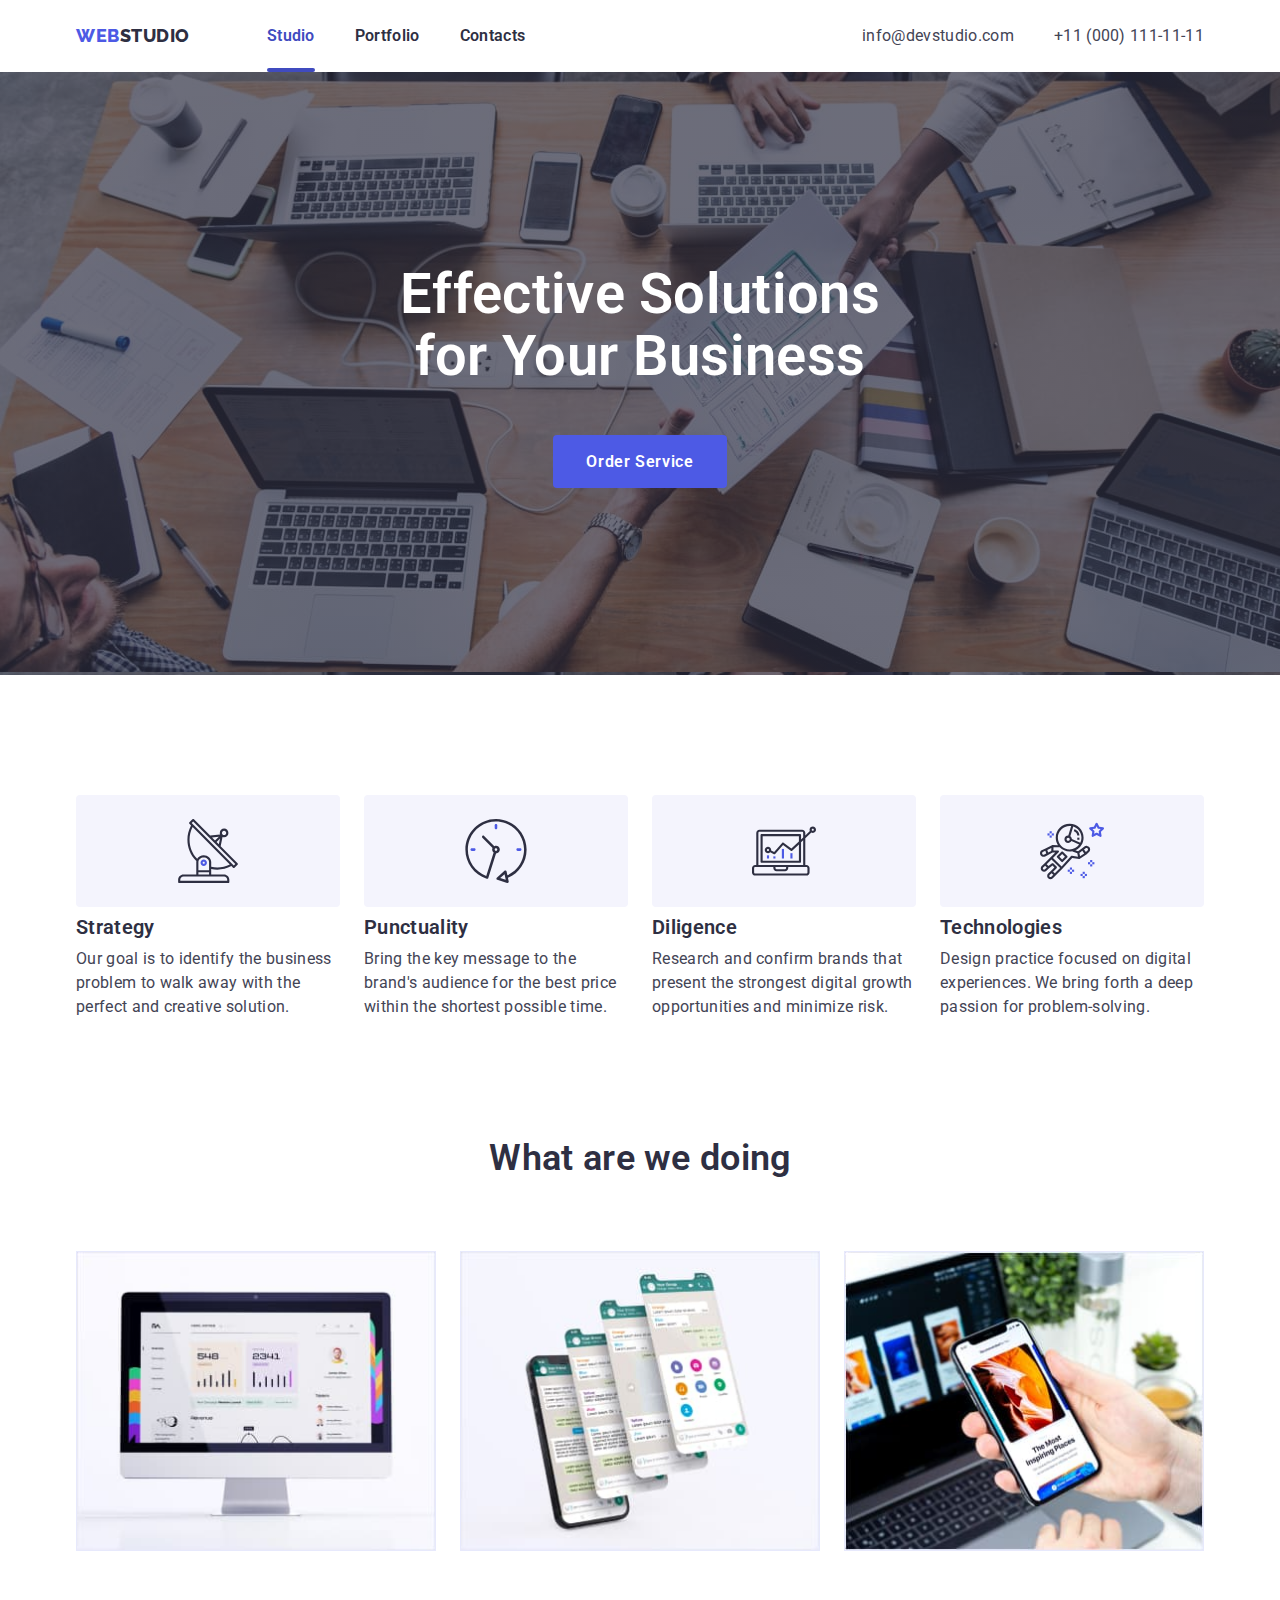
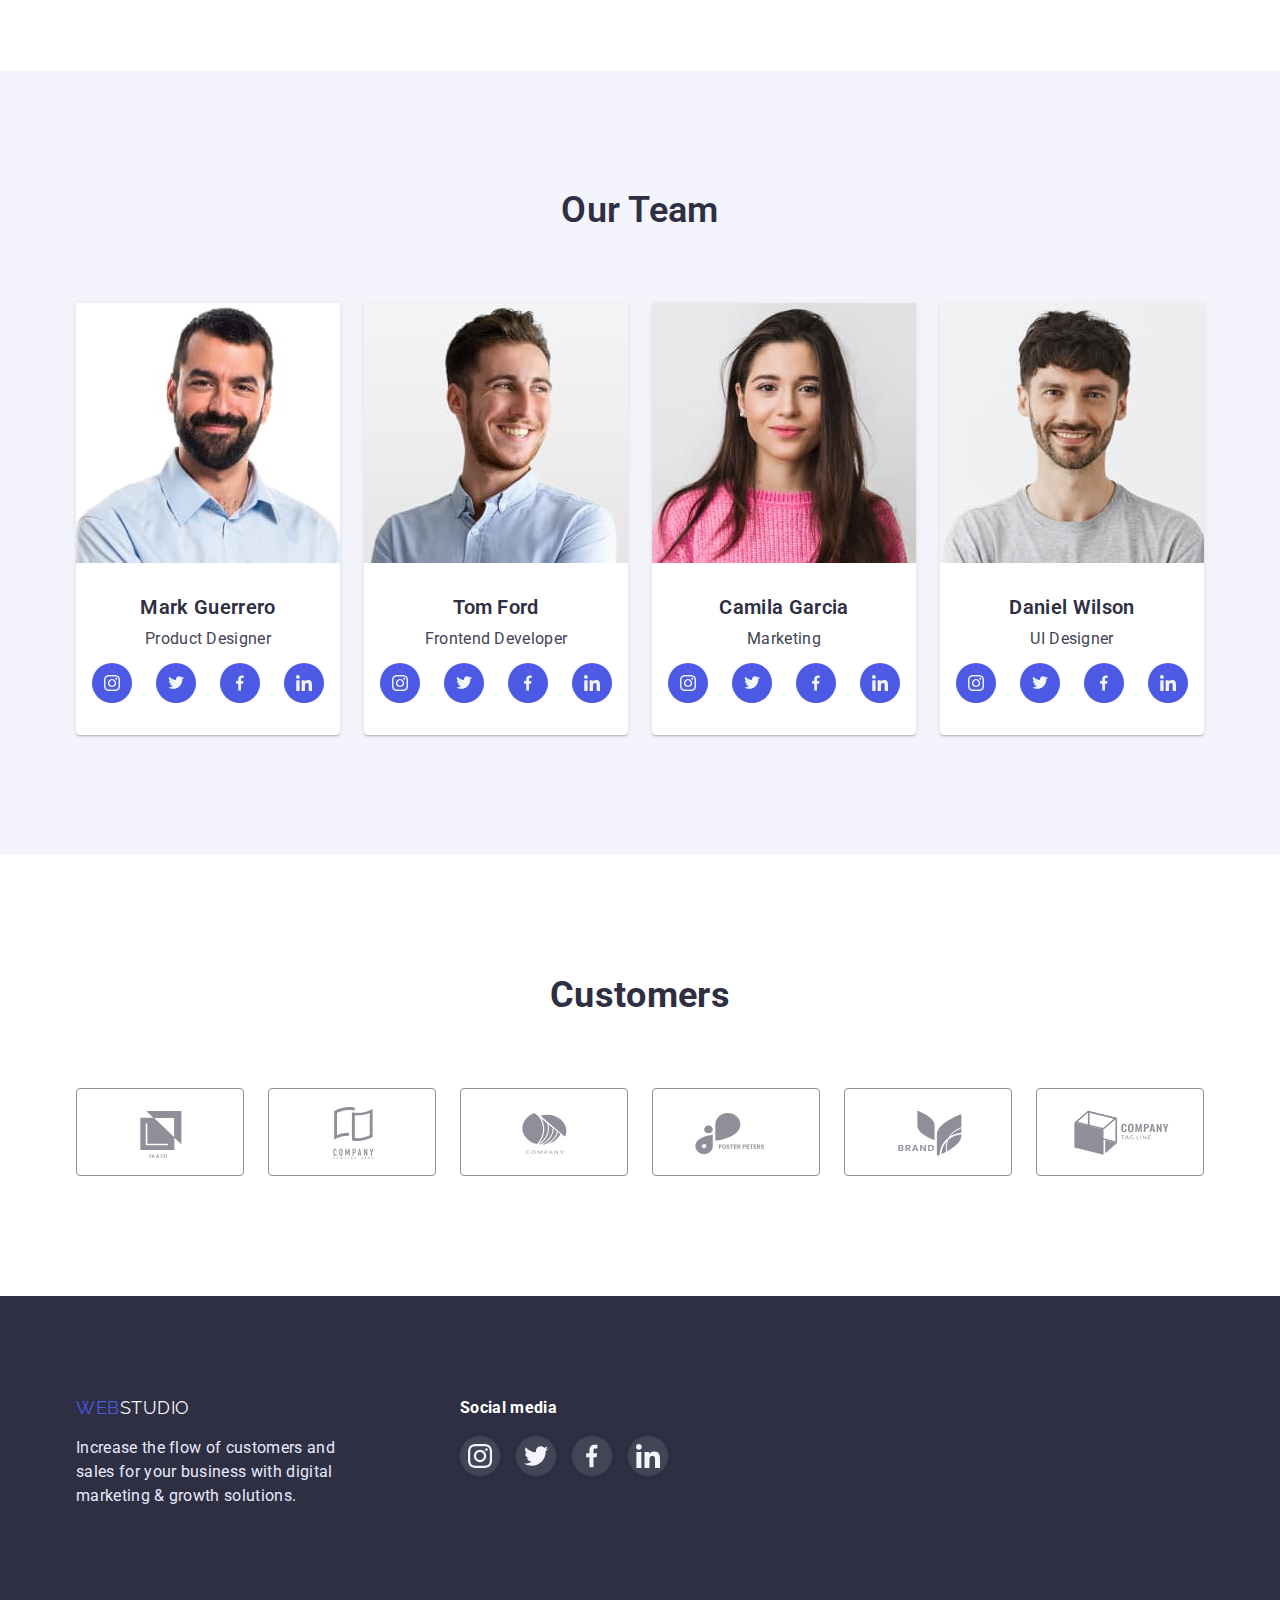
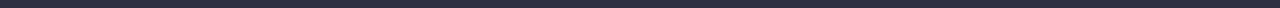
==== index.html @ 748292f7 "0% work HW" ====
<!DOCTYPE html>
<html lang="en">
<head>
    <meta charset="UTF-8">
    <meta http-equiv="X-UA-Compatible" content="IE=edge">
    <meta name="viewport" content="width=device-width, initial-scale=1.0">
    <title>Document</title>
    <link rel="preconnect" href="https://fonts.googleapis.com">
    <link rel="preconnect" href="https://fonts.gstatic.com" crossorigin>
    <link href="https://fonts.googleapis.com/css2?family=Raleway:wght@800&family=Roboto:wght@400;700&display=swap" rel="stylesheet">
    <link rel="stylesheet" href="https://cdnjs.cloudflare.com/ajax/libs/modern-normalize/1.1.0/modern-normalize.min.css">
    <link rel="stylesheet" href="./css/styles.css">
</head>
<body>
    <!-- Header page -->
    <header class="page-header">
        <div class="container flex">
            <nav class="heder-nav flex">
                <a href="./index.html" class="logo"><span class="logo-accent">Web</span>Studio</a>
                <ul class="page-nav list flex">
                    <li class="page-item"><a href="./index.html" class="page-link line">Studio</a></li>
                    <li class="page-item"><a href="./portfolio.html" class="page-link">Portfolio</a></li>
                    <li class="page-item"><a href="" class="page-link">Contacts</a></li>
                </ul>
            </nav>
            <ul class="contact list flex">
                <li class="contact-item"><a href="mailto:info@devstudio.com">info@devstudio.com</a></li>
                <li class="contact-item"><a href="tel:+11(000)111-11-11">+11 (000) 111-11-11</a></li>
            </ul>
        </div>
    </header>
    <main>
        <!-- Hero section -->
        <section class="hero">
            <div class="hero-box">
                <h1 class="hero-title">Effective Solutions for Your Business</h1>
            </div>
            <button type="button" class="hero-btn" data-modal-open>Order Service</button>
        </section>
        <!-- Information -->
        <section class="section">
            <div class="container">
                <!-- Hidden title -->
                <h2 class="hidden">information</h2>
                <ul class="list flex">
                    <li class="info-item">
                        <div class="info-logo-box">
                            <svg width="64" height="64" class="social-logo">
                                <use href="./images/symbol-defs.svg#icon-antena"></use>
                            </svg>
                        </div>
                        <h3 class="section-title">Strategy</h3>
                        <p class="text">Our goal is to identify the business problem to walk away with the perfect and creative
                            solution.
                        </p>
                    </li>
                    <li class="info-item">
                        <div class="info-logo-box">
                            <svg width="64" height="64" class="social-logo">
                                <use href="./images/symbol-defs.svg#icon-clock"></use>
                            </svg>
                        </div>
                        <h3 class="section-title">Punctuality</h3>
                        <p class="text">Bring the key message to the brand's audience for the best price within the shortest possible
                            time.
                        </p>
                    </li>
                    <li class="info-item">
                        <div class="info-logo-box">
                            <svg width="64" height="64" class="social-logo">
                                <use href="./images/symbol-defs.svg#icon-diagram"></use>
                            </svg>
                        </div>
                        <h3 class="section-title">Diligence</h3>
                        <p class="text">Research and confirm brands that present the strongest digital growth opportunities and minimize
                            risk.
                        </p>
                    </li>
                    <li class="info-item">
                        <div class="info-logo-box">
                            <svg width="64" height="64" class="social-logo">
                                <use href="./images/symbol-defs.svg#icon-astronaut"></use>
                            </svg>
                        </div>
                        <h3 class="section-title">Technologies</h3>
                        <p class="text">Design practice focused on digital experiences. We bring forth a deep passion for
                            problem-solving.
                        </p>
                    </li>
                </ul>
            </div>
        </section>
        <!--Work section-->
        <section class="work-section">
            <div class="container">
                <h2 class="main-section-title">What are we doing</h2>
                <ul class="list flex">
                    <li class="work-item"><img src="./images/img.jpg" alt="Monitor iMac" width="360" height="300"></li>
                    <li class="work-item"><img src="./images/img-1.jpg" alt="Smartphone with screens" width="360" height="300"></li>
                    <li class="work-item"><img src="./images/img-2.jpg" alt="Phone in hand" width="360" height="300"></li>
                </ul>
            </div>
        </section>
        <!-- Team section -->
        <section class="team section">
            <div class="container">
                <h2 class="main-section-title">Our Team</h2>
                <ul class="list flex">
                    <li class="team-item">
                        <img src="./images/img-3.jpg" alt="Mark Guerrero" width="264" height="260">
                        <div class="team-box">
                            <h3 class="section-title">Mark Guerrero</h3>
                            <p class="text-team">Product Designer</p>
                            <ul class="social-list">
                                <li class="social-item">
                                    <a href="" class="social-link">
                                        <svg width="16" height="16" class="social-logo">
                                            <use  href="./images/symbol-defs.svg#icon-instagram"></use>
                                        </svg>
                                    </a>
                                </li>
                                <li class="social-item">
                                    <a href="" class="social-link">
                                        <svg width="16" height="13" class="social-logo">
                                            <use href="./images/symbol-defs.svg#icon-twiter"></use>
                                        </svg>
                                    </a>
                                </li>
                                <li class="social-item">
                                    <a href="" class="social-link">
                                        <svg width="8" height="16" class="social-logo">
                                            <use href="./images/symbol-defs.svg#icon-facebook"></use>
                                        </svg>
                                    </a>
                                </li>
                                <li class="social-item">
                                    <a href="" class="social-link">
                                        <svg width="16" height="16" class="social-logo">
                                            <use href="./images/symbol-defs.svg#icon-linkedin"></use>
                                        </svg>
                                    </a>
                                </li>
                            </ul>
                        </div>
                    </li>
                    <li class="team-item">
                        <img src="./images/img-4.jpg" alt="Tom Ford" width="264" height="260">
                        <div class="team-box">
                            <h3 class="section-title">Tom Ford</h3>
                            <p class="text-team">Frontend Developer</p>
                            <ul class="social-list">
                                <li class="social-item">
                                    <a href="" class="social-link">
                                        <svg width="16" height="16" class="social-logo">
                                            <use  href="./images/symbol-defs.svg#icon-instagram"></use>
                                        </svg>
                                    </a>
                                </li>
                                <li class="social-item">
                                    <a href="" class="social-link">
                                        <svg width="16" height="13" class="social-logo">
                                            <use href="./images/symbol-defs.svg#icon-twiter"></use>
                                        </svg>
                                    </a>
                                </li>
                                <li class="social-item">
                                    <a href="" class="social-link">
                                        <svg width="8" height="16" class="social-logo">
                                            <use href="./images/symbol-defs.svg#icon-facebook"></use>
                                        </svg>
                                    </a>
                                </li>
                                <li class="social-item">
                                    <a href="" class="social-link">
                                        <svg width="16" height="16" class="social-logo">
                                            <use href="./images/symbol-defs.svg#icon-linkedin"></use>
                                        </svg>
                                    </a>
                                </li>
                            </ul>
                        </div>
                    </li>
                    <li class="team-item">
                        <img src="./images/img-5.jpg" alt="Camila Garcia" width="264" height="260">
                        <div class="team-box">
                            <h3 class="section-title">Camila Garcia</h3>
                            <p class="text-team">Marketing</p>
                            <ul class="social-list">
                                <li class="social-item">
                                    <a href="" class="social-link">
                                        <svg width="16" height="16" class="social-logo">
                                            <use  href="./images/symbol-defs.svg#icon-instagram"></use>
                                        </svg>
                                    </a>
                                </li>
                                <li class="social-item">
                                    <a href="" class="social-link">
                                        <svg width="16" height="13" class="social-logo">
                                            <use href="./images/symbol-defs.svg#icon-twiter"></use>
                                        </svg>
                                    </a>
                                </li>
                                <li class="social-item">
                                    <a href="" class="social-link">
                                        <svg width="8" height="16" class="social-logo">
                                            <use href="./images/symbol-defs.svg#icon-facebook"></use>
                                        </svg>
                                    </a>
                                </li>
                                <li class="social-item">
                                    <a href="" class="social-link">
                                        <svg width="16" height="16" class="social-logo">
                                            <use href="./images/symbol-defs.svg#icon-linkedin"></use>
                                        </svg>
                                    </a>
                                </li>
                            </ul>
                        </div>
                    </li>
                    <li class="team-item">
                        <img src="./images/img-6.jpg" alt="Daniel Wilson" width="264" height="260">
                        <div class="team-box">
                            <h3 class="section-title">Daniel Wilson</h3>
                            <p class="text-team">UI Designer</p>
                            <ul class="social-list">
                                <li class="social-item">
                                    <a href="" class="social-link">
                                        <svg width="16" height="16" class="social-logo">
                                            <use  href="./images/symbol-defs.svg#icon-instagram"></use>
                                        </svg>
                                    </a>
                                </li>
                                <li class="social-item">
                                    <a href="" class="social-link">
                                        <svg width="16" height="13" class="social-logo">
                                            <use href="./images/symbol-defs.svg#icon-twiter"></use>
                                        </svg>
                                    </a>
                                </li>
                                <li class="social-item">
                                    <a href="" class="social-link">
                                        <svg width="8" height="16" class="social-logo">
                                            <use href="./images/symbol-defs.svg#icon-facebook"></use>
                                        </svg>
                                    </a>
                                </li>
                                <li class="social-item">
                                    <a href="" class="social-link">
                                        <svg width="16" height="16" class="social-logo">
                                            <use href="./images/symbol-defs.svg#icon-linkedin"></use>
                                        </svg>
                                    </a>
                                </li>
                            </ul>
                        </div>
                    </li>
                </ul>
            </div>
        </section>
        <!-- Custumers -->
        <section class="section container">
            <h2 class="custumers-title">Customers</h2>
            <ul class="custumer-list">
                <li class="custumer-item">
                    <a href="" class="customer-link">
                        <svg width="104" height="56" class="custumer-logo">
                            <use href="./images/symbol-defs.svg#icon-Logo-6"></use>
                        </svg>
                    </a>
                </li>
                <li class="custumer-item">
                    <a href="" class="customer-link">
                        <svg width="104" height="56" class="custumer-logo">
                            <use href="./images/symbol-defs.svg#icon-Logo-1"></use>
                        </svg>
                    </a>
                </li>
                <li class="custumer-item">
                    <a href="" class="customer-link">
                        <svg width="104" height="56" class="custumer-logo">
                            <use href="./images/symbol-defs.svg#icon-Logo-2"></use>
                        </svg>
                    </a>
                </li>
                <li class="custumer-item">
                    <a href="" class="customer-link">
                        <svg width="104" height="56" class="custumer-logo">
                            <use href="./images/symbol-defs.svg#icon-Logo-3"></use>
                        </svg>
                    </a>
                </li>
                <li class="custumer-item">
                    <a href="" class="customer-link">
                        <svg width="104" height="56" class="custumer-logo">
                            <use href="./images/symbol-defs.svg#icon-Logo-4"></use>
                        </svg>
                    </a>
                </li>
                <li class="custumer-item">
                    <a href="" class="customer-link">
                        <svg width="104" height="56" class="custumer-logo">
                            <use href="./images/symbol-defs.svg#icon-Logo-5"></use>
                        </svg>
                    </a>
                </li>
            </ul>
        </section>
    </main>
    <footer class="footer">
        <div class="flex container">
            <div>
                <!-- Footer -->
                <a href="./index.html" class="logo-footer"><span class="logo-accent">Web</span>Studio</a>
                <div class="text-conteiner">
                    <p class="footer-text text">Increase the flow of customers and sales for your business with digital marketing &
                        growth
                        solutions.
                    </p>
                </div>
            </div>
            <div class="footer-social">
                <h3 class="social-media">Social media</h3>
                <ul class="social-list-footer">
                    <li class="social-item-footer">
                        <a href="" class="social-link-footer">
                            <svg width="24" height="24" class="social-logo">
                                <use href="./images/symbol-defs.svg#icon-instagram"></use>
                            </svg>
                        </a>
                    </li>
                    <li class="social-item-footer">
                        <a href="" class="social-link-footer">
                            <svg width="24" height="20" class="social-logo">
                                <use href="./images/symbol-defs.svg#icon-twiter"></use>
                            </svg>
                        </a>
                    </li>
                    <li class="social-item-footer">
                        <a href="" class="social-link-footer">
                            <svg width="12" height="24" class="social-logo">
                                <use href="./images/symbol-defs.svg#icon-facebook"></use>
                            </svg>
                        </a>
                    </li>
                    <li class="social-item-footer">
                        <a href="" class="social-link-footer">
                            <svg width="24" height="24" class="social-logo">
                                <use href="./images/symbol-defs.svg#icon-linkedin"></use>
                            </svg>
                        </a>
                    </li>
                </ul>
            </div>
        </div>
    </footer>
    <div class="backdrop is-hidden" data-modal>
        <div class="modal">
            <button type="button" class="modal-close-btn" data-modal-close>
                <svg class="close-modal-btn" width="8" height="8">
                    <use href="./images/symbol-defs.svg#close-modal"></use>
                </svg>
            </button>
        </div>
    </div>
    <script src="./js/modal.js"></script>
</body>
</html>
---- css/styles.css ----
:root {
    --primary-text-color: #434455;
    --title-text-color: #2E2F42;
    --accent-color-btn: #39408a;
    --accent-color: #4D5AE5;
    --white-accent-color: #FFFFFF;
    --logo-footer-white: #F4F4FD;
    --footer-text: #E7E9FC;
    --customer-logo: #8E8F99;
    --accent-footer-link: #31D0AA;
    --modal-window:#FCFCFC;
    --ocean-blue-accent:#404BBF;
    --transform: 250ms cubic-bezier(0.4, 0, 0.2, 1);
}

body {
    background-color: var(--white-accent-color);
    color: var(--primary-text-color);

    font-family: 'Roboto', sans-serif;
    letter-spacing: 0.02em;
}

/*============ UTILITA ======= */

img {
    display: block;
    max-width: 100%;
    height: auto;
}

.flex {
 display: flex;
}

.list {
    list-style: none;
    margin: 0;
    padding: 0;
}

.hidden {
    position: absolute;
    white-space: nowrap;
    width: 1px;
    height: 1px;
    overflow: hidden;
    border: 0;
    padding: 0;
    clip: rect(0 0 0 0);
    clip-path: inset(50%);
    margin: -1px;
} 

.container {
    margin-left: auto;
    margin-right: auto;
    width: 1158px;
    padding-left: 15px;
    padding-right: 15px;
}

.section {
    padding-top: 120px;
    padding-bottom: 120px;
}

/*============ UTILITA ======= */

/*============= LOGO ============ */

.logo {
color: var(--title-text-color);

font-family: 'Raleway', sans-serif;
text-transform: uppercase;
text-decoration: none;
letter-spacing: 0.03em;
font-weight: 800;
font-size: 18px;
line-height: 1.3;
}

.logo-accent {
    color: var(--accent-color);
}

/*============= LOGO ============ */

/*============= HEADER =========== */

.heder-nav {
    align-items: center;
}

.page-header a {
    text-decoration: none;
}

.page-header {
    box-shadow: 0px 2px 1px rgba(46, 47, 66, 0.08), 0px 1px 1px rgba(46, 47, 66, 0.16), 0px 1px 6px rgba(46, 47, 66, 0.08);
}


.page-nav {
    margin-left: 77px;
}


.page-link {
    color: var(--title-text-color);
    font-weight: 600;
    font-size: 16px;
    line-height: 1.5;
    transition: color var(--transform);
}

.page-link:hover,
.page-link:focus {
    color: var(--ocean-blue-accent);
}

.contact {
    margin-left: auto;
}

.contact a {
    color: var(--primary-text-color);
    font-weight: 400;
    font-size: 16px;
    line-height: 1.5;
    transition: color var(--transform);
}

.contact a:hover,
.contact a:focus {
    color: var(--ocean-blue-accent);
}

.page-item {
    margin-left: 40px;
}

.page-item a {
    display: block;
    padding-top: 24px;
    padding-bottom: 24px;
}

.page-item:first-child {
    margin-left: 0;
}

.contact-item {
    margin-left: 40px;
}

.contact-item:first-child {
    margin-left: 0;
}

.contact-item a {
    display: block;
    padding-top: 24px;
    padding-bottom: 24px;
}

.page-link.line {
    color: var(--ocean-blue-accent);
    position: relative;
}


.page-link.line::after {
    content: '';
    display: block;
    height: 4px;
    width: 100%;
    background-color: var(--ocean-blue-accent);
    border-radius: 4px;
    position: absolute;
    bottom: 0;
    left: 0;
}

/*============= HEADER =========== */

/* ============= MAIN ========== */

.section-title {
    color: var(--title-text-color);
    margin-top: 0;
    margin-bottom: 8px;

    font-weight: 600;
    font-size: 20px;
    line-height: 1.2;
}

.main-section-title {
    color: var(--title-text-color);
    margin-top: 0;
    margin-bottom: 72px;

    font-weight: 600;
    font-size: 36px;
    line-height: 1.1;
    text-align: center;
}

.text {
    color: var(--primary-text-color);
    margin: 0;

    font-size: 16px;
    line-height: 1.5;
}
/* ============= MAIN ========== */

/* ============= HERO ============== */

.hero {
    text-align: center;
    padding: 192px;
    
    max-width: 1440px;
    height: 603px;
    margin-left: auto;
    margin-right: auto;

    background-image: linear-gradient(
        to right,
        rgba(46, 47, 66, 0.7),
        rgba(46, 47, 66, 0.7)
    ), 
    url(../images/people-office.jpg)
}

.hero-box {
    margin-left: auto;
    margin-right: auto;
    max-width: 492px;
}

.hero {
    background-color: var(--title-text-color);
}

.hero-title {
    color: var(--white-accent-color);
    margin-top: 0;
    margin-bottom: 48px;

    font-weight: 600;
    font-size: 56px;
    line-height: 1.1;
}
/* Hero button */
.hero-btn {
    background-color: var(--accent-color);
    color: var(--white-accent-color);
    font-family: 'Roboto', sans-serif;
    letter-spacing: 0.04em;
    cursor: pointer;
    font-weight: 600;
    font-size: 16px;
    line-height: 1.19;
    border-radius: 4px;
    padding: 16px 32px;
    border: 1px solid transparent;
    transition: background-color var(--transform);
}

.hero-btn:hover,
.hero-btn:focus {
    background-color: var(--ocean-blue-accent);
}

/* ============= HERO ============== */

/* ========== INFORMATION ========== */

.info-item p {
    max-width: 264px;
}

.info-item {
    margin-left: 24px;
}

.info-logo-box {
    background-color: var(--logo-footer-white);
    height: 112px;
    border-radius: 4px;
    margin-bottom: 8px;

    display: flex;
    justify-content: center;
    align-items: center;
}

.info-item:first-child {
    margin-left: 0;
}

/* ===============INFORMATION================== */

/*===================WORK==================== */


.work-item {
    margin-left: 24px;
    border: 1px solid var(--footer-text)
}

.work-item:first-child {
    margin-left: 0;
}

.work-section {
    padding-bottom: 120px;
}

/*===================WORK==================== */

/* ===================TEAM==================== */

.team {
    background-color: var(--logo-footer-white);
}

.team-item {
    background-color: var(--white-accent-color);
    box-shadow: 0px 1px 6px rgba(46, 47, 66, 0.08), 0px 1px 1px rgba(46, 47, 66, 0.16), 0px 2px 1px rgba(46, 47, 66, 0.08);

    margin-left: 24px;
    border-radius: 0px 0px 4px 4px;
}

.team-item:first-child {
    margin-left: 0;
}

.team-box {
    padding-top: 32px;
    padding-bottom: 32px;
    text-align: center;
}

.social-list {
    margin: 0;
    padding: 0;

    display: flex;
    justify-content: center;
    align-items: center;
}

.social-item {
    list-style: none;
    margin-left: 24px;
    padding: 0;
}

.social-item:first-child {
    margin-left: 0;
}

.social-link {
    width: 40px;
    height: 40px;
    border-radius: 50%;
    background-color: var(--accent-color);
    transition: background-color var(--transform);
    display: flex;
    align-items: center;
    justify-content: center;
}

.social-link:hover,
.social-link:focus {
    background-color: var(--ocean-blue-accent);
}



.text-team {
    color: var(--primary-text-color);
    margin-bottom: 12px;
    margin-top: 0;
    font-size: 16px;
    line-height: 1.5;
}

/* =================TEAM================= */

/* ===============CUSTUMERS================*/

.custumers-title {
    color: var(--title-text-color);
    margin-top: 0;
    margin-bottom: 72px;

    font-weight: 700;
    font-size: 36px;
    line-height: 1.16;
    text-align: center;
}

.custumer-list {
    display: flex;
    justify-content: center;
    margin: 0;
    padding: 0;
    list-style: none;
}

.custumer-item {
    margin-left: 24px;
}

.custumer-item:first-child {
    margin-left: 0;
}

.customer-link {
    width: 168px;
    height: 88px;
    border-radius: 4px;
    border: 1px solid currentColor;
    color: var(--customer-logo);
    display: flex;
    justify-content: center;
    align-items: center;
    transition: color var(--transform);
}

.customer-link:hover,
.customer-link:focus {
    color: var(--ocean-blue-accent);
}

.custumer-logo {
    fill: currentColor;
}

/* =========CUSTUMERS==============*/

/* ============FOOTER==============*/

.footer {
    padding-top: 100px;
    padding-bottom: 100px;
    background-color: var(--title-text-color);
}

.logo-footer {
    color: var(--logo-footer-white);
    margin-bottom: 16px;
    display: block;
    font-family: 'Raleway', sans-serif;
    text-decoration: none;
    text-transform: uppercase;
    letter-spacing: 0.03em;
    font-size: 18px;
    line-height: 1.3;
}

.footer-text {
    color: var(--footer-text);

    font-size: 16px;
    line-height: 1.5;
}

.footer {
    background-color: var(--title-text-color);
}

.text-conteiner {
    max-width: 264px;
}

.social-media {
    color: var(--white-accent-color);
    margin-top: 0;
    margin-bottom: 16px;

    font-size: 16px;
    line-height: 1.5;
}

.footer-social {
    margin-left: 120px;
}

.social-list-footer {
    list-style: none;
    margin: 0;
    padding: 0;

    display: flex;
}

.social-item-footer {
    margin-left: 16px;
}

.social-item-footer:first-child {
    margin-left: 0;
}

.social-link-footer {
    width: 40px;
    height: 40px;
    border-radius: 50%;
    display: flex;
    justify-content: center;
    align-items: center;
    transition: background var(--transform);
    background: rgba(255, 255, 255, 0.1);
}

.social-link-footer:hover,
.social-link-footer:focus {
    background: var(--accent-footer-link);
}

/* ============FOOTER==============*/

/*========== PORTFOLIO =============*/

.portfolio {
    padding-top: 96px;
    padding-bottom: 120px;
}


.filter-btn {
    color: var(--accent-color);
    background-color: var(--logo-footer-white);
    border: 1px solid #E7E9FC;
    border-radius: 4px;
    padding: 12px 24px;
    font-family: 'Roboto', sans-serif;
    cursor: pointer;
    letter-spacing: 0.04em;
    font-weight: 600;
    font-size: 16px;
    line-height: 1.5;
    transition: background-color var(--transform), color var(--transform), border var(--transform), box-shadow var(--transform);
}

.filter-btn-item {
    margin-left: 24px;
}

.filter-btn-item:first-child {
    margin-left: 0;
}

.filter-btn:hover,
.filter-btn:focus {
    color: var(--white-accent-color);
    background-color: var(--ocean-blue-accent);
    border: 1px solid var(--ocean-blue-accent);
    box-shadow: 0px 3px 1px rgba(0, 0, 0, 0.1), 0px 2px 1px rgba(0, 0, 0, 0.08), 0px 2px 2px rgba(0, 0, 0, 0.12);
}

.filter {
    justify-content: center;
    margin-bottom: 72px;
}
/*========== PORTFOLIO =============*/

/* ============ EXEMPLES ============ */

.examples-list {
    display: flex;
    flex-wrap: wrap;
    justify-content: center;
}

.examples-list a {
    text-decoration: none;
    
}


.examples-text-accent {
color: var(--logo-footer-white);
}

.examples-item {
    max-width: 360px; 
    margin-left: 24px;
    margin-bottom: 48px;
    box-shadow: 0px 1px 6px rgba(46, 47, 66, 0.08);
    transition: box-shadow var(--transform);
}

.examples-item:hover,
.examples-item:focus {
    box-shadow: 0px 1px 6px rgba(46, 47, 66, 0.08), 0px 1px 1px rgba(46, 47, 66, 0.16), 0px 2px 1px rgba(46, 47, 66, 0.08);
}

.examples-item:hover .overlay,
.examples-item:focus .overlay {
    transform: translate(0, 0);
}

.examples-item:nth-child(3n + 1) {
    margin-left: 0;
}

.examples-item:nth-last-child(-n + 3) {
    margin-bottom: 0;
}

.examples-text-box {
    padding-left: 16px;
    padding-top: 32px;
    padding-bottom: 32px;
    border-left: 0.5px solid var(--logo-footer-white);
    border-bottom: 0.5px solid var(--logo-footer-white);
    border-right: 0.5px solid var(--logo-footer-white);;
}

.overlay {
    color: var(--logo-footer-white);
    font-family: 'Roboto';
    font-weight: 400;
    font-size: 16px;
    line-height: 1.5;
    background-color: var(--accent-color);
    padding-top: 40px;
    padding-left: 32px;
    padding-right: 32px;
    margin: 0;
    width: 100%;
    height: 100%;
    position: absolute;
    transform: translate(0, 100%);
    transition: transform var(--transform);
    top: 0;
    left: 0;
}

.examples-link {
    display: block;
}

.overlay-box {
    position: relative;
    overflow: hidden;
}
/* ============ EXEMPLES ============ */

/* =========== MODEL WINDOW =========== */
.backdrop {
    position: fixed;
    top: 0;
    left: 0;
    width: 100%;
    height: 100%;
    background: rgba(46, 47, 66, 0.4);
    z-index: 100;
    transition: opacity var(--transform), visibility var(--transform);
}

.backdrop.is-hidden {
    opacity: 0;
    visibility: hidden;
    pointer-events: none;
}

.modal {
    position: absolute;
    top: 50%;
    left: 50%;
    transform: translate(-50%, -50%);
    width: 408px;
    height: 576px;
    background-color: var(--modal-window);
    border-radius: 4px;
    box-shadow: 0px 1px 1px rgba(0, 0, 0, 0.14), 0px 1px 3px rgba(0, 0, 0, 0.12), 0px 2px 1px rgba(0, 0, 0, 0.2);
}

.modal-close-btn {
    padding: 0;
    background: var(--footer-text);
    border: 1px solid rgba(0, 0, 0, 0.1);
    width: 24px;
    height: 24px;
    border-radius: 50%;
    display: flex;
    justify-content: center;
    align-items: center;
    cursor: pointer;
    position: absolute;
    top: 24px;
    right: 24px;
}

/* =========== MODEL WINDOW =========== */
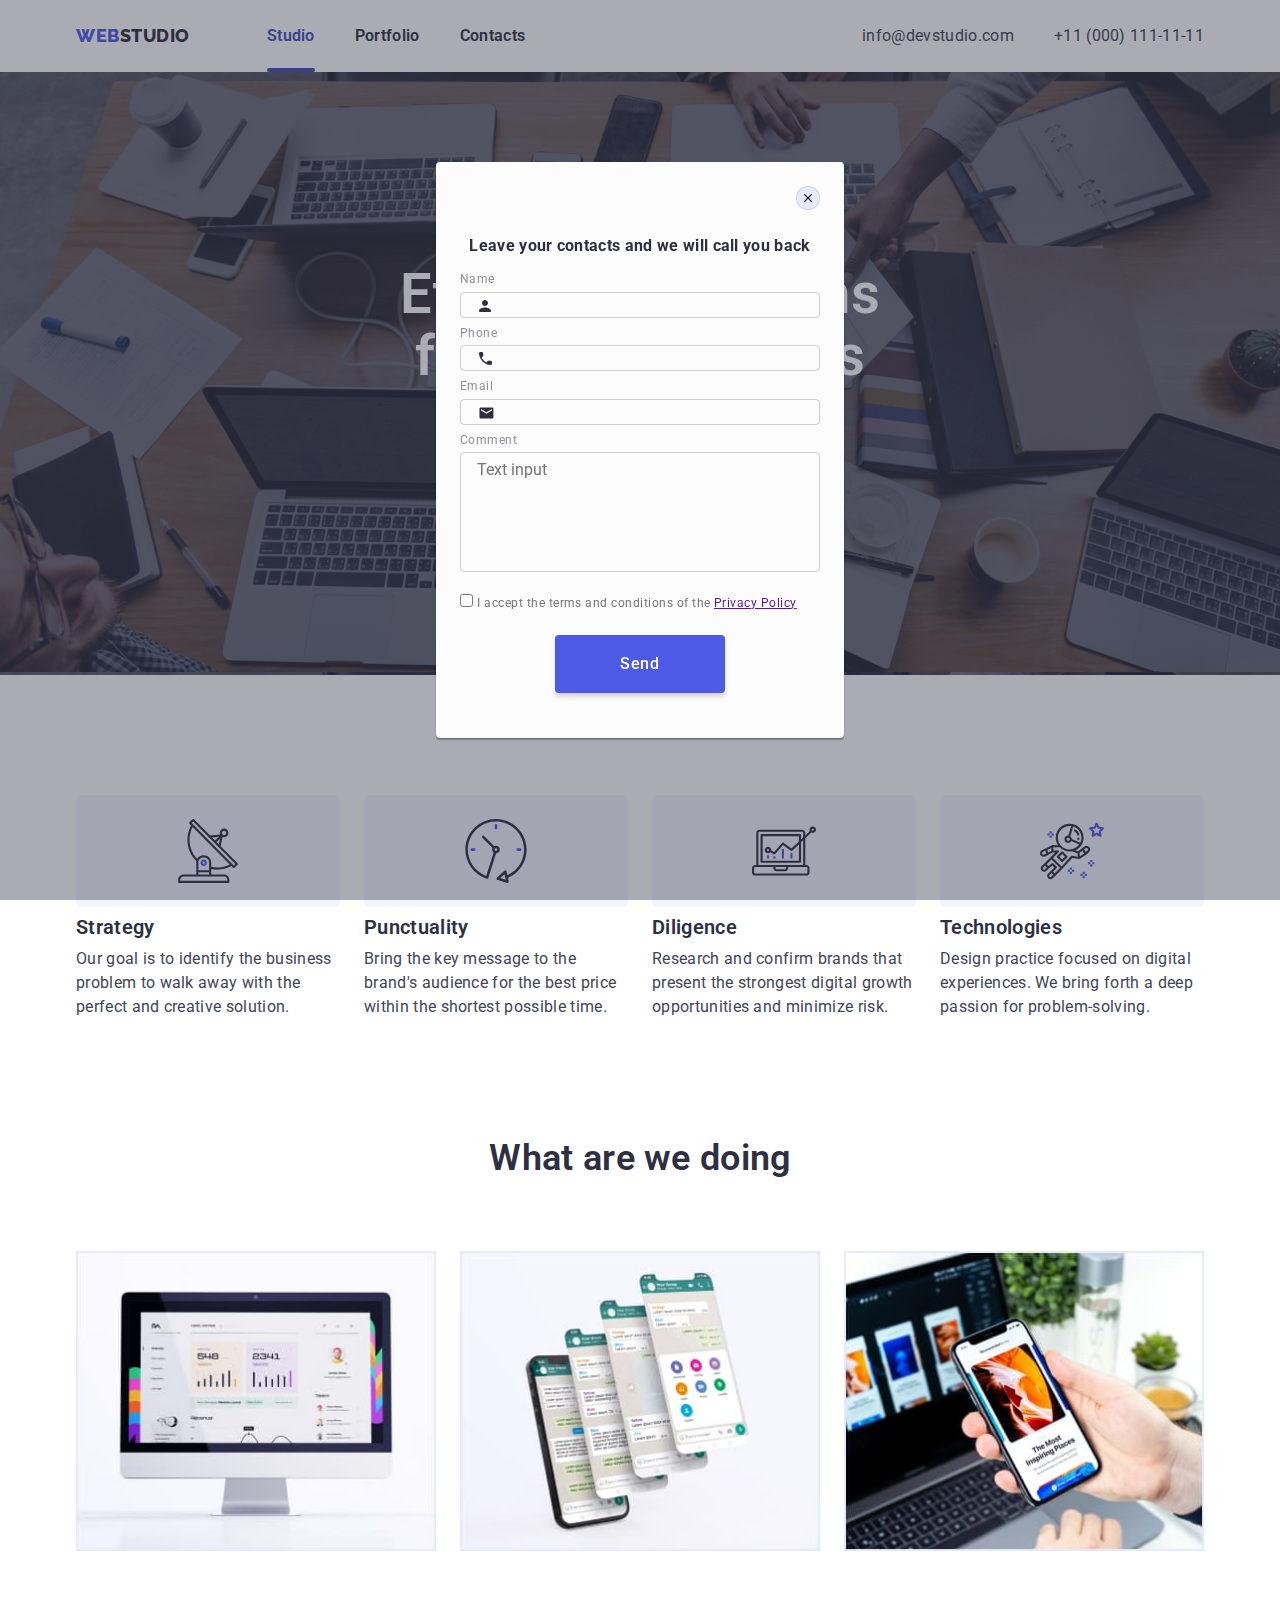
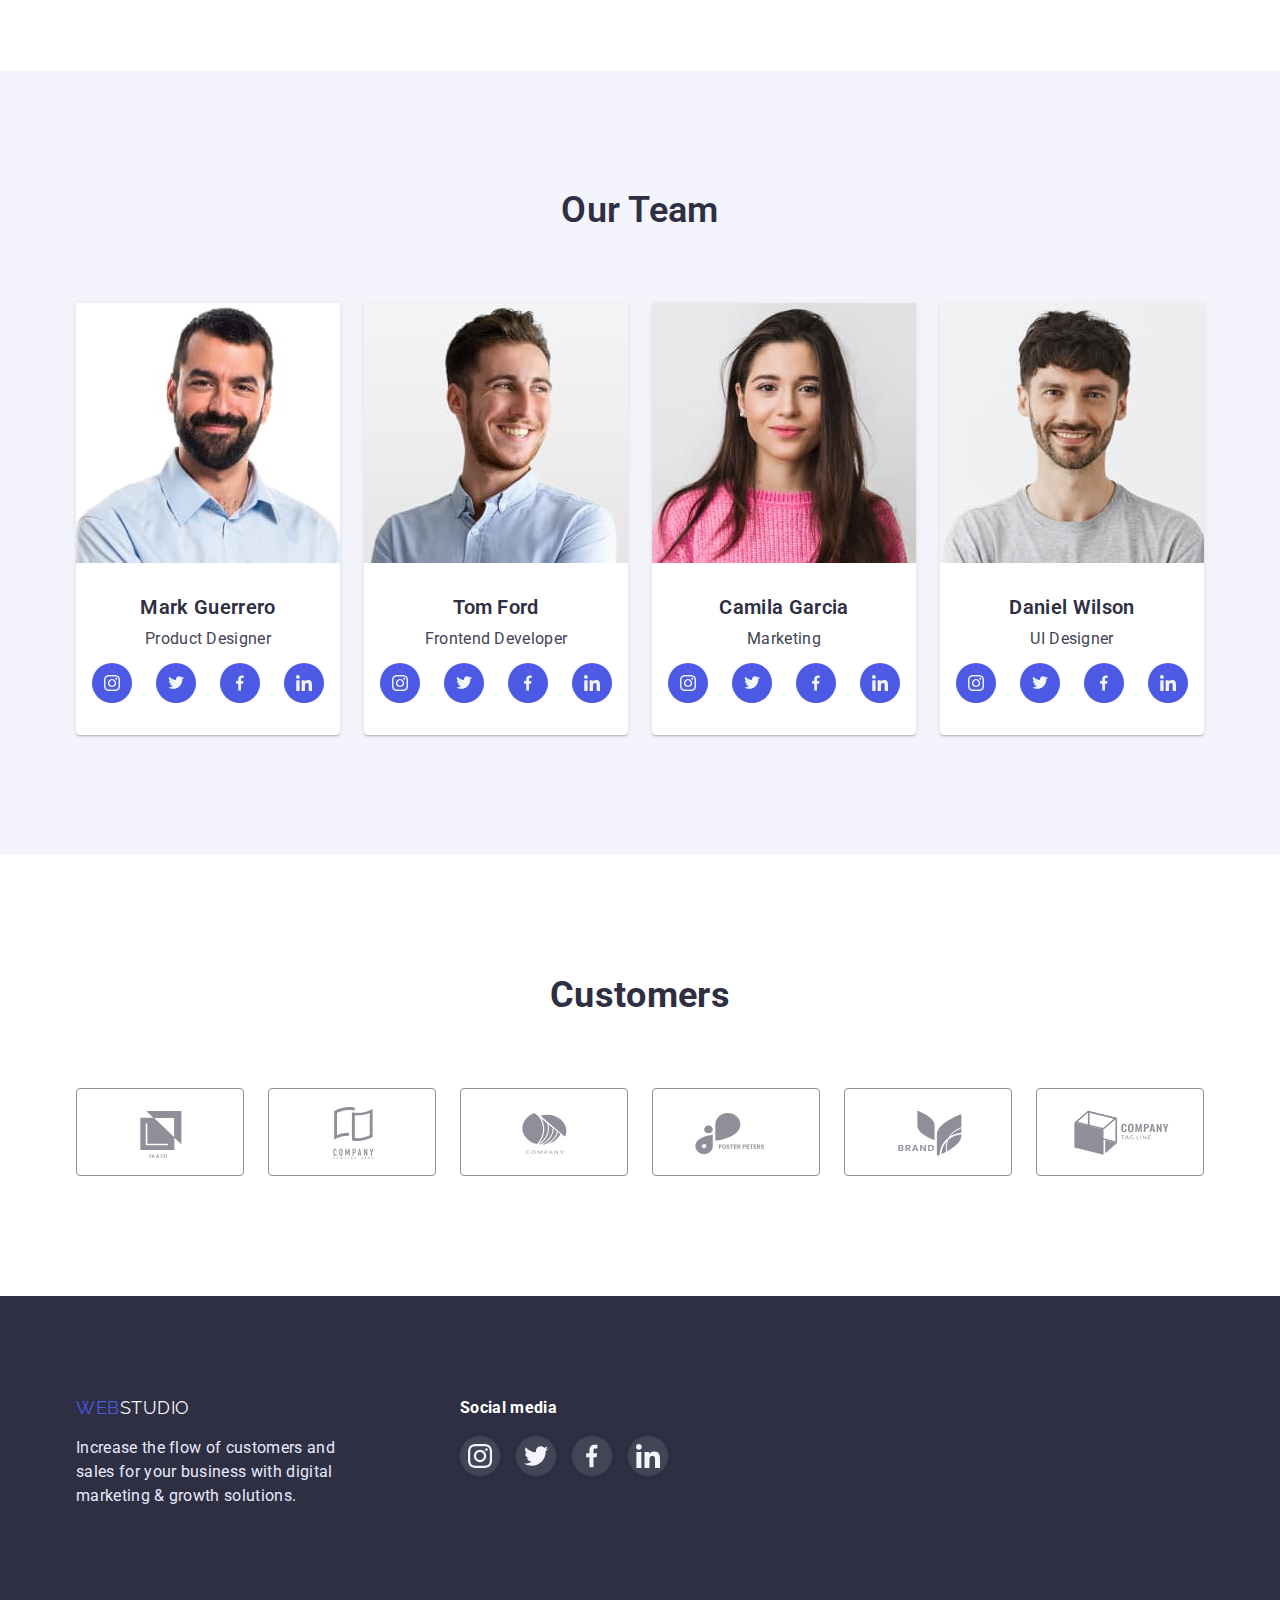
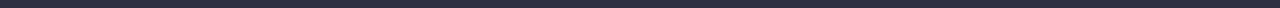
==== commit 4cf3c0a8: "60% made HW" ====
--- a/index.html
+++ b/index.html
@@ -353,13 +353,49 @@
             </div>
         </div>
     </footer>
-    <div class="backdrop is-hidden" data-modal>
+    <div class="backdrop " data-modal>
         <div class="modal">
             <button type="button" class="modal-close-btn" data-modal-close>
                 <svg class="close-modal-btn" width="8" height="8">
                     <use href="./images/symbol-defs.svg#close-modal"></use>
                 </svg>
             </button>
+            <form class="registration-form" name="registration_form">
+                <strong class="registration-form-title">Leave your contacts and we will call you back</strong>
+                <div class="registration-form-group" role="group" aria-labelledby="">
+                    <label class="registration-form-field">
+                        <span class="registration-form-label">Name</span>
+                        <input class="registration-form-input" type="text" name="user_name" required minlength="3">
+                        <svg class="registration-form-icon" width="12" height="12">
+                            <use href="./images/symbol-defs.svg#icon-name"></use>
+                        </svg>
+                    </label>
+                    <label class="registration-form-field">
+                        <span class="registration-form-label">Phone</span>
+                        <input class="registration-form-input" type="tel" name="user_phone">
+                        <svg class="registration-form-icon" width="13" height="13">
+                            <use href="./images/symbol-defs.svg#icon-phone"></use>
+                        </svg>
+                    </label>
+                    <label class="registration-form-field">
+                        <span class="registration-form-label">Email</span>
+                        <input class="registration-form-input" type="email" name="user_email">
+                        <svg class="registration-form-icon" width="15" height="12">
+                            <use href="./images/symbol-defs.svg#icon-email"></use>
+                        </svg>
+                    </label>
+                    <label for="">
+                        <span class="registration-form-label">Comment</span>
+                        <textarea class="registration-form-massage" name="user_message" placeholder="Text input"></textarea>
+                    </label>
+                </div>
+                <label class="registration-form-agreement">
+                    <input class="registration-form-checkbox" type="checkbox" name="">
+                    <span class="registration-form-text">I accept the terms and conditions of the <a class="registration-form-link" href="">Privacy Policy</a></span>
+                </label>
+                <button type="submit" class="model-btn">Send</button>
+
+            </form>
         </div>
     </div>
     <script src="./js/modal.js"></script>
--- a/css/styles.css
+++ b/css/styles.css
@@ -10,6 +10,7 @@
     --accent-footer-link: #31D0AA;
     --modal-window:#FCFCFC;
     --ocean-blue-accent:#404BBF;
+    --model-police-text: #757575;
     --transform: 250ms cubic-bezier(0.4, 0, 0.2, 1);
 }
 
@@ -680,7 +681,11 @@
     left: 50%;
     transform: translate(-50%, -50%);
     width: 408px;
-    height: 576px;
+    min-height: 576px;
+    padding-left: 24px;
+    padding-right: 24px;
+    padding-bottom: 24px;
+    padding-top: 72px;
     background-color: var(--modal-window);
     border-radius: 4px;
     box-shadow: 0px 1px 1px rgba(0, 0, 0, 0.14), 0px 1px 3px rgba(0, 0, 0, 0.12), 0px 2px 1px rgba(0, 0, 0, 0.2);
@@ -700,6 +705,125 @@
     position: absolute;
     top: 24px;
     right: 24px;
-}
-
+    transition: background-color var(--transform), border var(--transform) ;
+}
+
+.modal-close-btn:hover,
+.modal-close-btn:focus {
+    background-color: var(--ocean-blue-accent);
+    border: 1px solid var(--ocean-blue-accent);
+}
+
+.close-modal-btn {
+    transition: fill var(--transform);
+}
+
+.modal-close-btn:hover .close-modal-btn,
+.modal-close-btn:focus .close-modal-btn {
+    fill: #FFFFFF;
+}
+
+.registration-form-title {
+    display: block;
+    text-align: center;
+    font-size: 16px;
+    line-height: 1.5;
+    color: var(--title-text-color);
+    margin-bottom: 14px;
+}
+
+.registration-form-field {
+    display: block;
+    position: relative;
+    margin-bottom: 8px;
+}
+
+.registration-form-label {
+    display: block;
+    margin-bottom: 4px;
+    font-size: 12px;
+    line-height: 1.3;
+    letter-spacing: 0.04em;
+    color: var(--customer-logo);
+}
+
+.registration-form-input {
+    width: 100%;
+    height: 26px;
+    padding: 0 38px;
+
+    background-color: transparent;
+    border-radius: 4px;
+    outline: transparent;
+    border: 1px solid rgba(33, 33, 33, 0.2);
+    transition: border var(--transform);
+}
+
+.registration-form-input:focus {
+    border: 1px solid var(--accent-color);
+    
+}
+
+.registration-form-input:focus + .registration-form-icon {
+    fill: var(--accent-color);
+}
+
+.registration-form-icon {
+    position: absolute;
+    bottom: 6px;
+    left: 19px;
+    fill: var(--title-text-color);
+    transition: fill var(--transform);
+}
+
+.registration-form-massage {
+    width: 100%;
+    height: 120px;
+    padding: 8px 16px;
+    background-color: transparent;
+    border-radius: 4px;
+    outline: transparent;
+    border: 1px solid rgba(33, 33, 33, 0.2);
+    transition: border var(--transform);
+    resize: none;
+    margin-bottom: 16px;
+}
+
+.registration-form-massage:focus {
+    border: 1px solid var(--accent-color);
+}
+
+.registration-form-text {
+    display: inline-block;
+    font-weight: 400;
+    font-size: 12px;
+    line-height: 1.3;
+    letter-spacing: 0.04em;
+    color:  var(--model-police-text);
+    margin-bottom: 24px;
+}
+
+.model-btn {
+    display: block;
+    background-color: var(--accent-color);
+    color: var(--white-accent-color);
+    font-family: 'Roboto', sans-serif;
+    letter-spacing: 0.04em;
+    cursor: pointer;
+    font-weight: 500;
+    font-size: 16px;
+    line-height: 1.5;
+    border-radius: 4px;
+    padding: 16px 64px;
+    border: 1px solid transparent;
+    box-shadow: 0px 4px 4px rgba(0, 0, 0, 0.15);
+    transition: background-color var(--transform);
+    margin-left: auto;
+    margin-right: auto;
+}
+
+.model-btn:hover,
+.model-btn:focus {
+    background-color: var(--ocean-blue-accent);
+}
 /* =========== MODEL WINDOW =========== */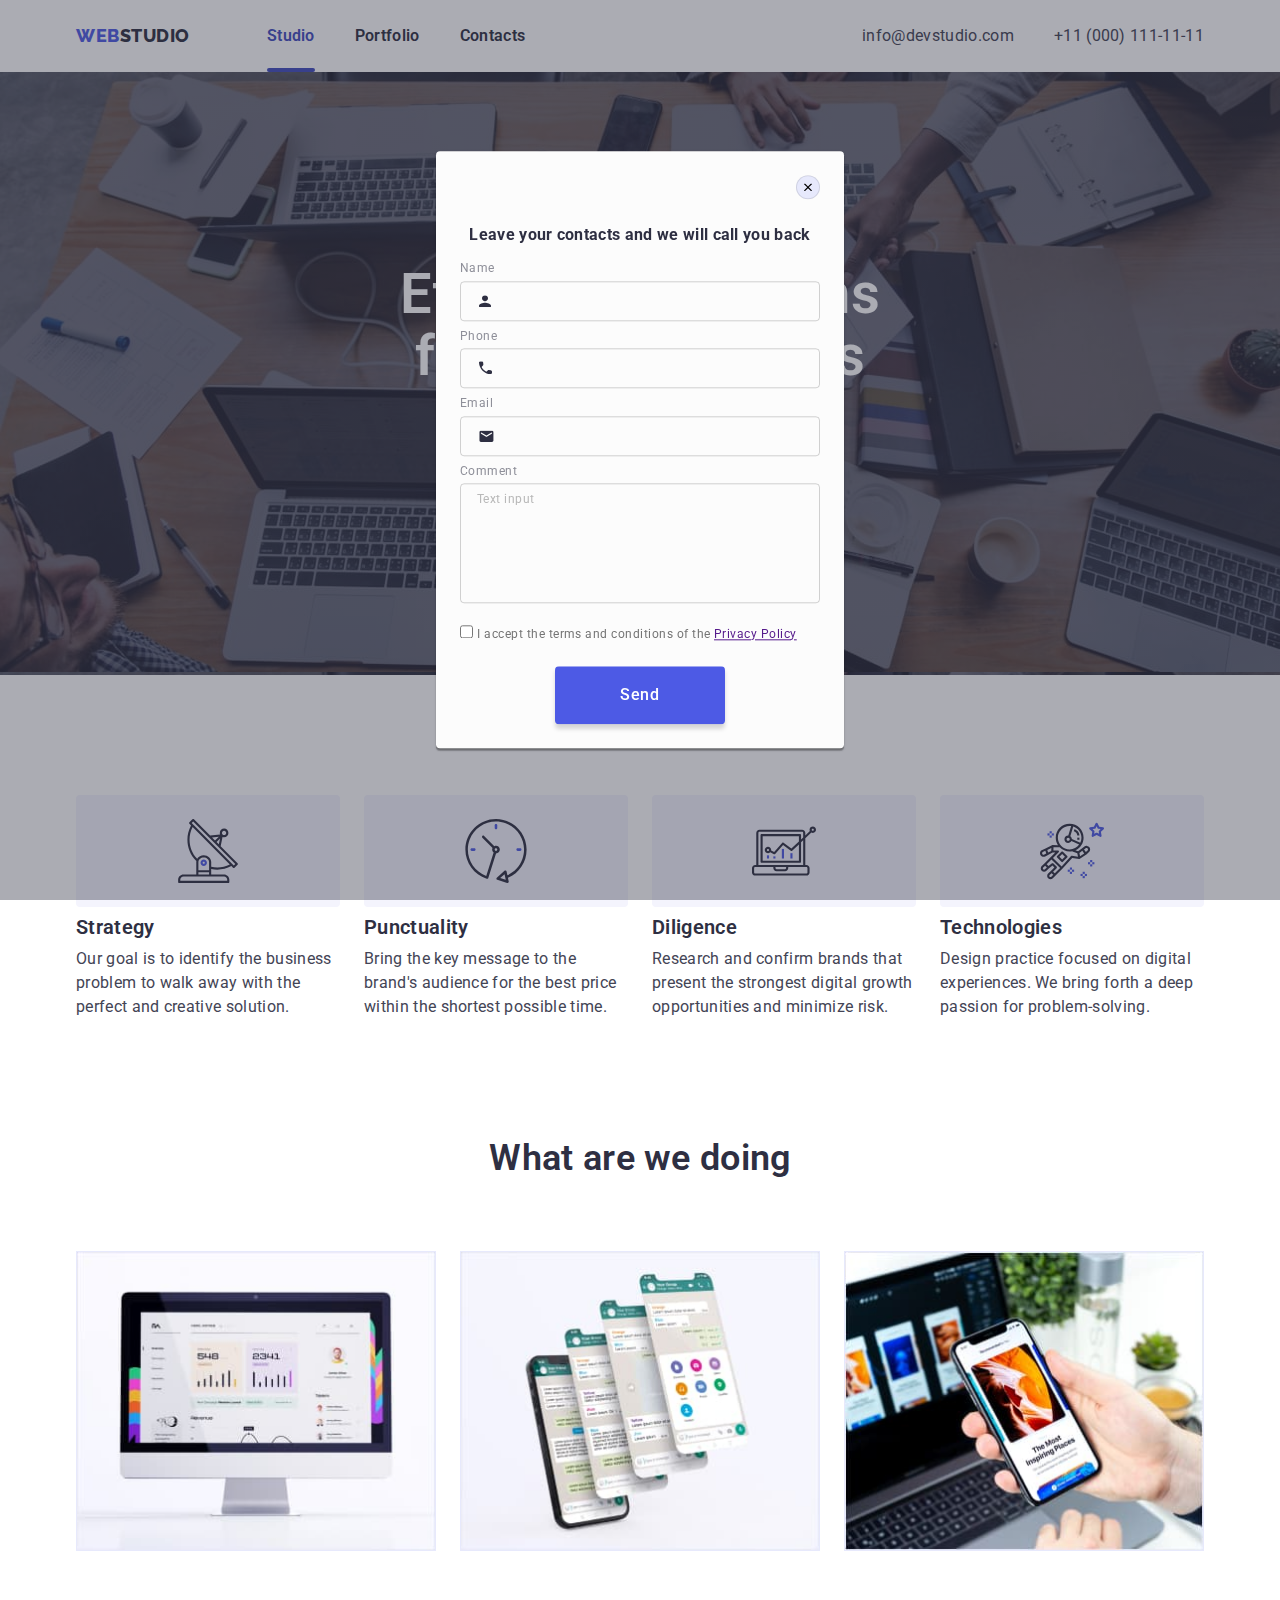
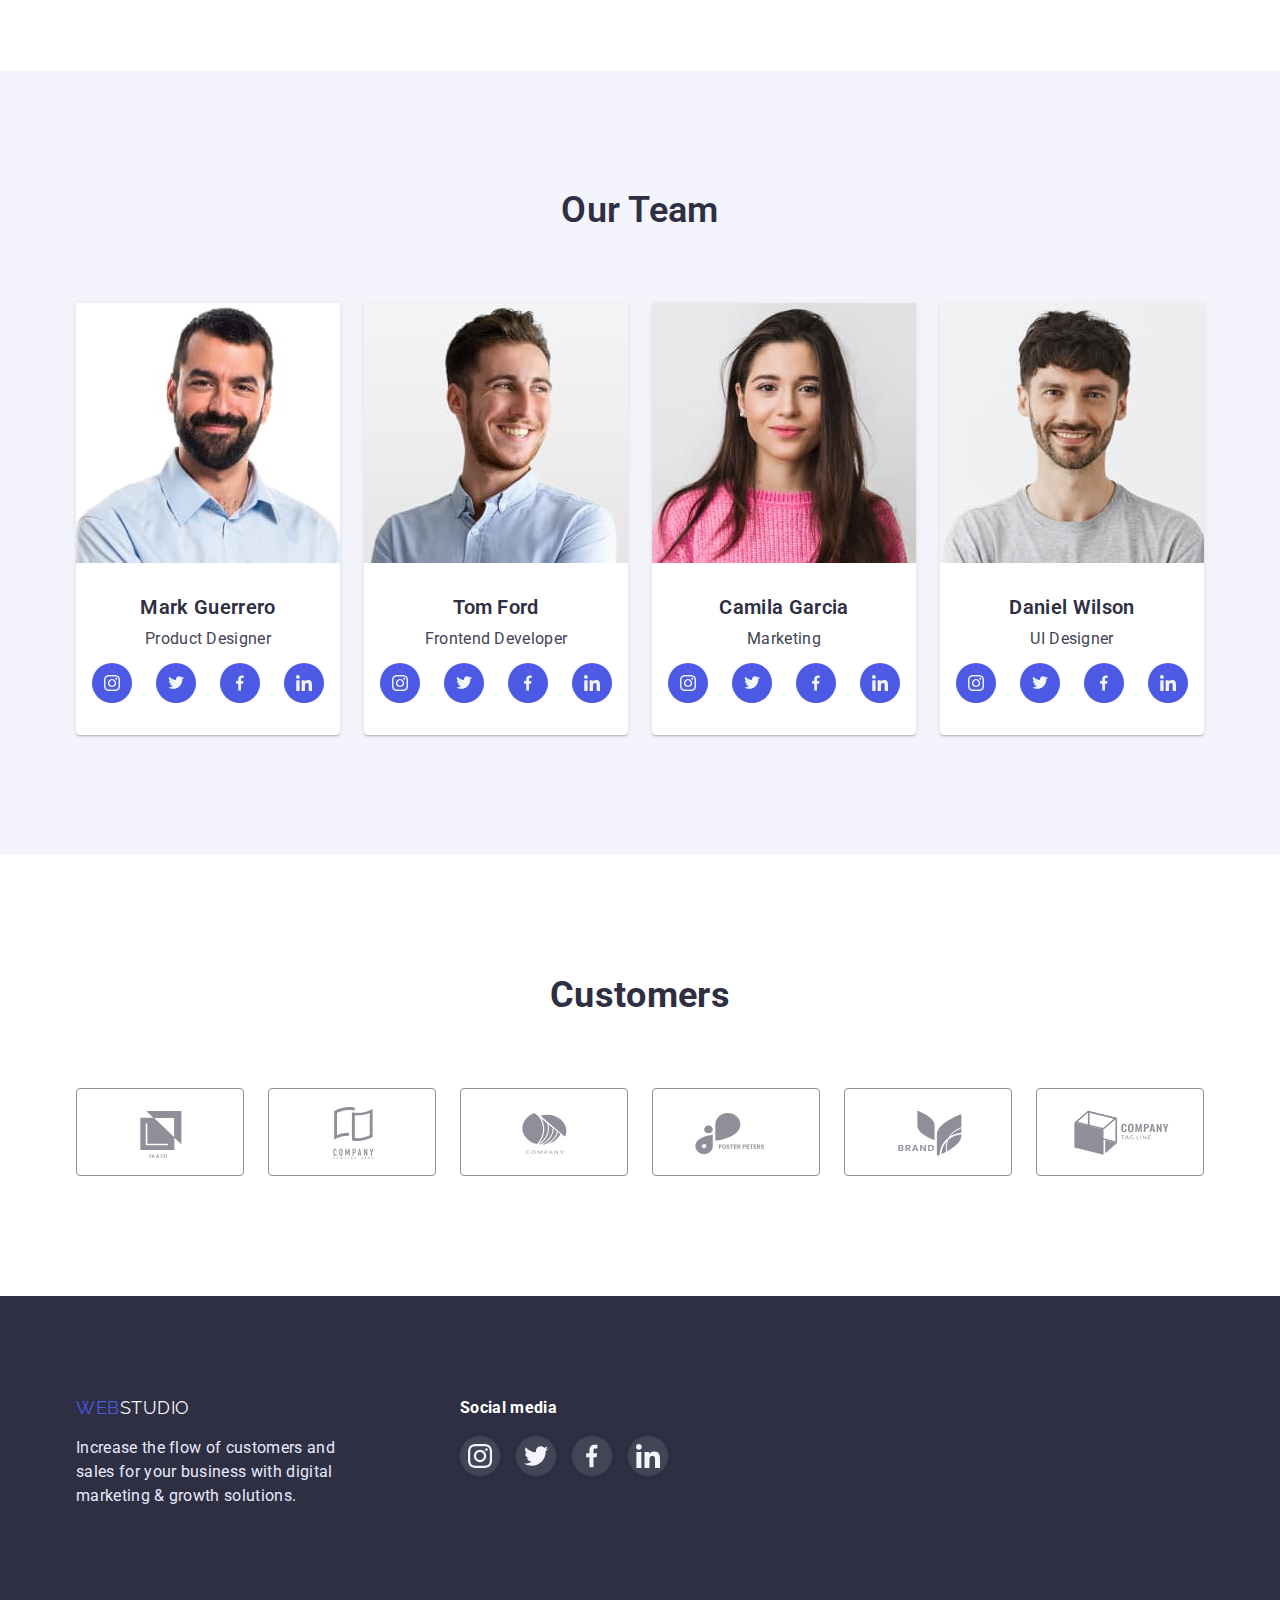
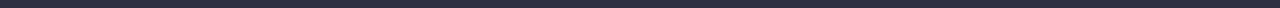
==== commit f3f3a33b: "65% hw" ====
--- a/index.html
+++ b/index.html
@@ -384,7 +384,7 @@
                             <use href="./images/symbol-defs.svg#icon-email"></use>
                         </svg>
                     </label>
-                    <label for="">
+                    <label class="registration-form-textarea">
                         <span class="registration-form-label">Comment</span>
                         <textarea class="registration-form-massage" name="user_message" placeholder="Text input"></textarea>
                     </label>
--- a/css/styles.css
+++ b/css/styles.css
@@ -681,7 +681,6 @@
     left: 50%;
     transform: translate(-50%, -50%);
     width: 408px;
-    min-height: 576px;
     padding-left: 24px;
     padding-right: 24px;
     padding-bottom: 24px;
@@ -723,6 +722,14 @@
     fill: #FFFFFF;
 }
 
+.registration-form-massage::placeholder {
+    font-weight: 400;
+    font-size: 12px;
+    line-height: 1.3;
+    letter-spacing: 0.04em;
+    color: rgba(117, 117, 117, 0.5);
+}
+
 .registration-form-title {
     display: block;
     text-align: center;
@@ -736,6 +743,7 @@
     display: block;
     position: relative;
     margin-bottom: 8px;
+    font-size: 18px;
 }
 
 .registration-form-label {
@@ -749,7 +757,7 @@
 
 .registration-form-input {
     width: 100%;
-    height: 26px;
+    height: 40px;
     padding: 0 38px;
 
     background-color: transparent;
@@ -770,7 +778,7 @@
 
 .registration-form-icon {
     position: absolute;
-    bottom: 6px;
+    bottom: 14px;
     left: 19px;
     fill: var(--title-text-color);
     transition: fill var(--transform);
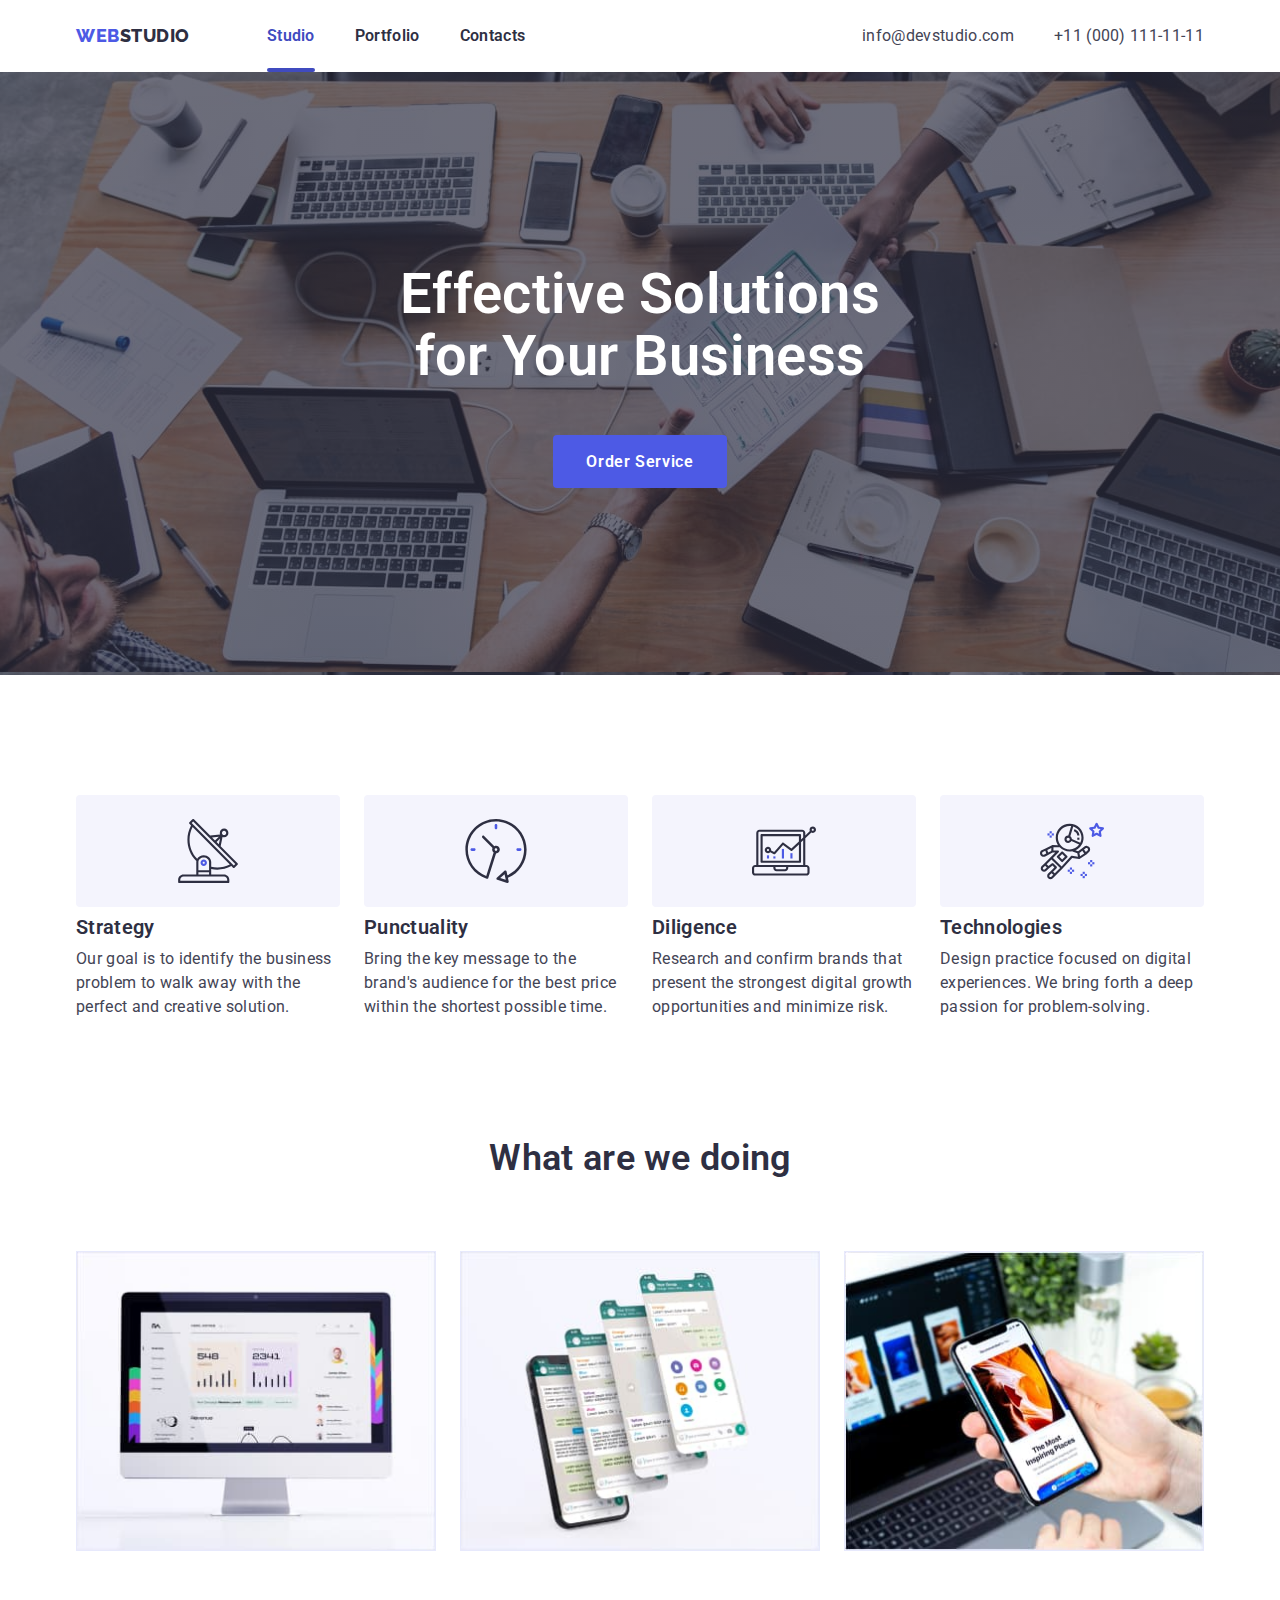
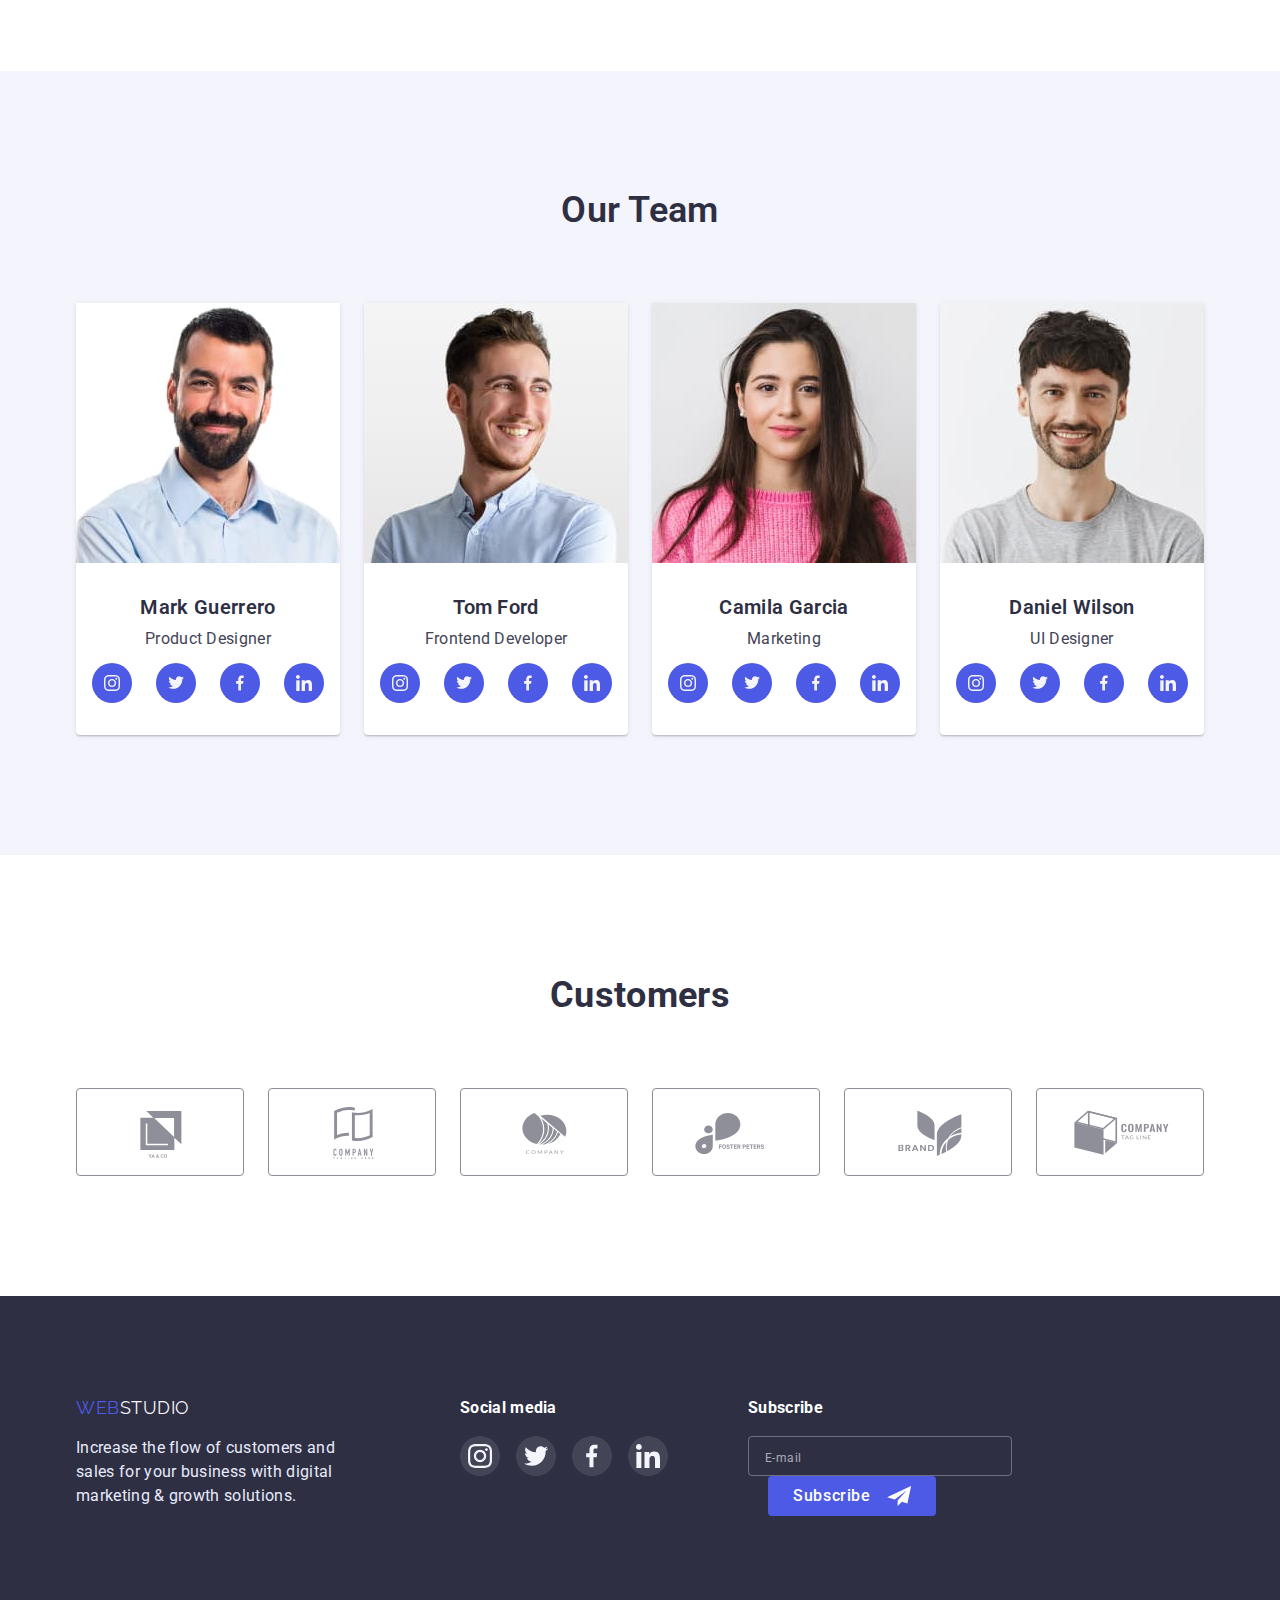
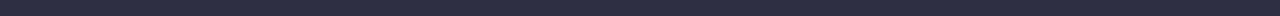
==== commit 473a8c76: "85% hw" ====
--- a/index.html
+++ b/index.html
@@ -351,9 +351,22 @@
                     </li>
                 </ul>
             </div>
+            <div class="subscribe">
+                <h3 class="social-media">Subscribe</h3>
+                <form name="subscibe_form">
+                    <label>
+                        <input class="subscibe-form" type="email" name="email_subscribe" placeholder="E-mail">
+                    </label>
+                    <button class="subscribe-btn" type="submit">Subscribe
+                        <svg class="send-icon" width="24" height="20">
+                            <use href="./images/symbol-defs.svg#icon-send"></use>
+                        </svg>
+                    </button>
+                </form>
+            </div>
         </div>
     </footer>
-    <div class="backdrop " data-modal>
+    <div class="backdrop is-hidden" data-modal>
         <div class="modal">
             <button type="button" class="modal-close-btn" data-modal-close>
                 <svg class="close-modal-btn" width="8" height="8">
@@ -394,7 +407,6 @@
                     <span class="registration-form-text">I accept the terms and conditions of the <a class="registration-form-link" href="">Privacy Policy</a></span>
                 </label>
                 <button type="submit" class="model-btn">Send</button>
-
             </form>
         </div>
     </div>
--- a/css/styles.css
+++ b/css/styles.css
@@ -499,7 +499,6 @@
     list-style: none;
     margin: 0;
     padding: 0;
-
     display: flex;
 }
 
@@ -525,6 +524,57 @@
 .social-link-footer:hover,
 .social-link-footer:focus {
     background: var(--accent-footer-link);
+}
+
+.subscribe {
+    margin-left: 80px;
+}
+
+.subscibe-form {
+    width: 264px;
+    height: 40px;
+    background-color: transparent;
+    outline: transparent;
+    border: 1px solid rgba(255, 255, 255, 0.3);
+    border-radius: 4px;
+    padding: 8px 16px;
+    color: var(--footer-text);
+}
+
+.subscibe-form::placeholder {
+    font-weight: 400;
+    font-size: 12px;
+    line-height: 2;
+    letter-spacing: 0.04em;
+    color: rgba(255, 255, 255, 0.6);
+}
+
+.subscribe-btn {
+    display: inline-flex;
+    align-items: center;
+    background-color: var(--accent-color);
+    color: #FFFFFF;
+    font-family: 'Roboto',sans-serif;
+    letter-spacing: 0.04em;
+    cursor: pointer;
+    font-weight: 500;
+    font-size: 16px;
+    line-height: 1.5;
+    border: 1px solid transparent;
+    border-radius: 4px;
+    padding:7px 24px;
+    margin-left: 20px;
+    transition: background-color var(--transform);
+}
+
+.subscribe-btn:hover,
+.subscribe-btn:focus {
+    background-color: var(--ocean-blue-accent);
+}
+
+.send-icon {
+    margin-left: 16px;
+
 }
 
 /* ============FOOTER==============*/
